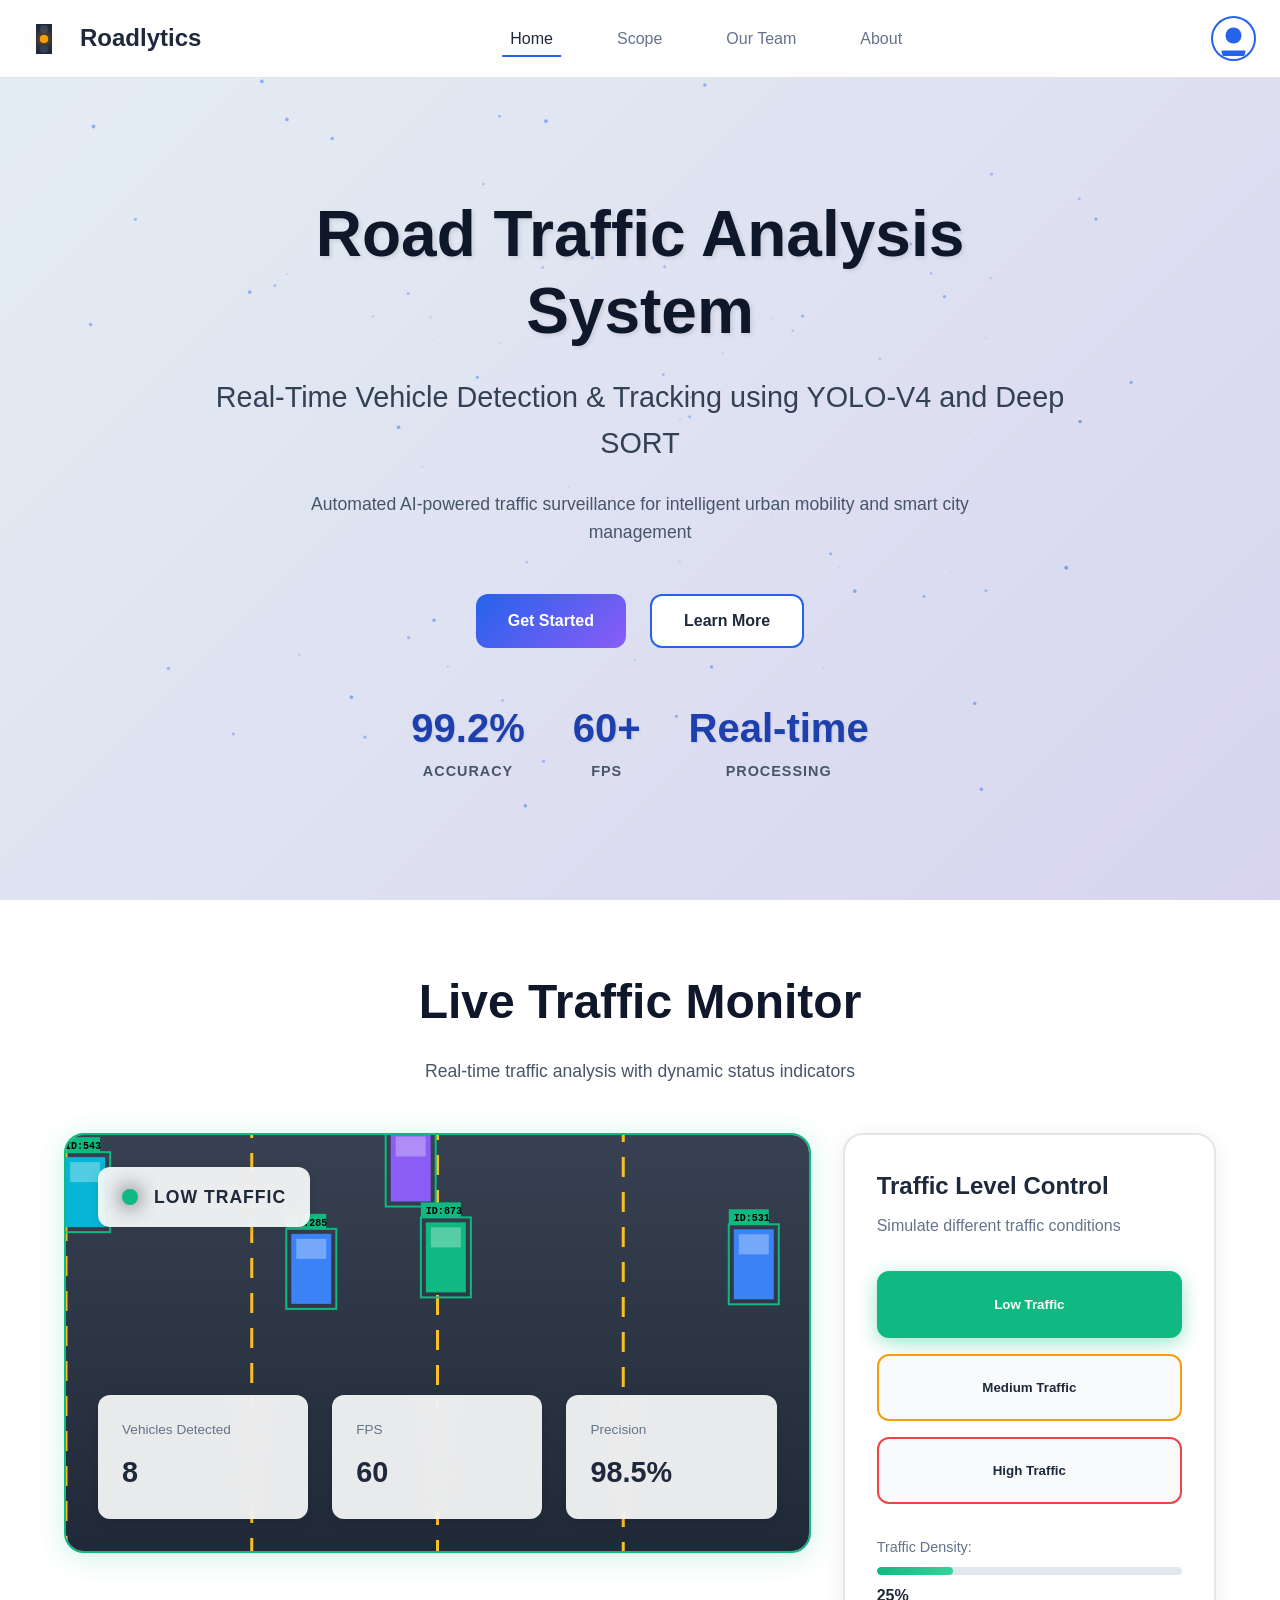
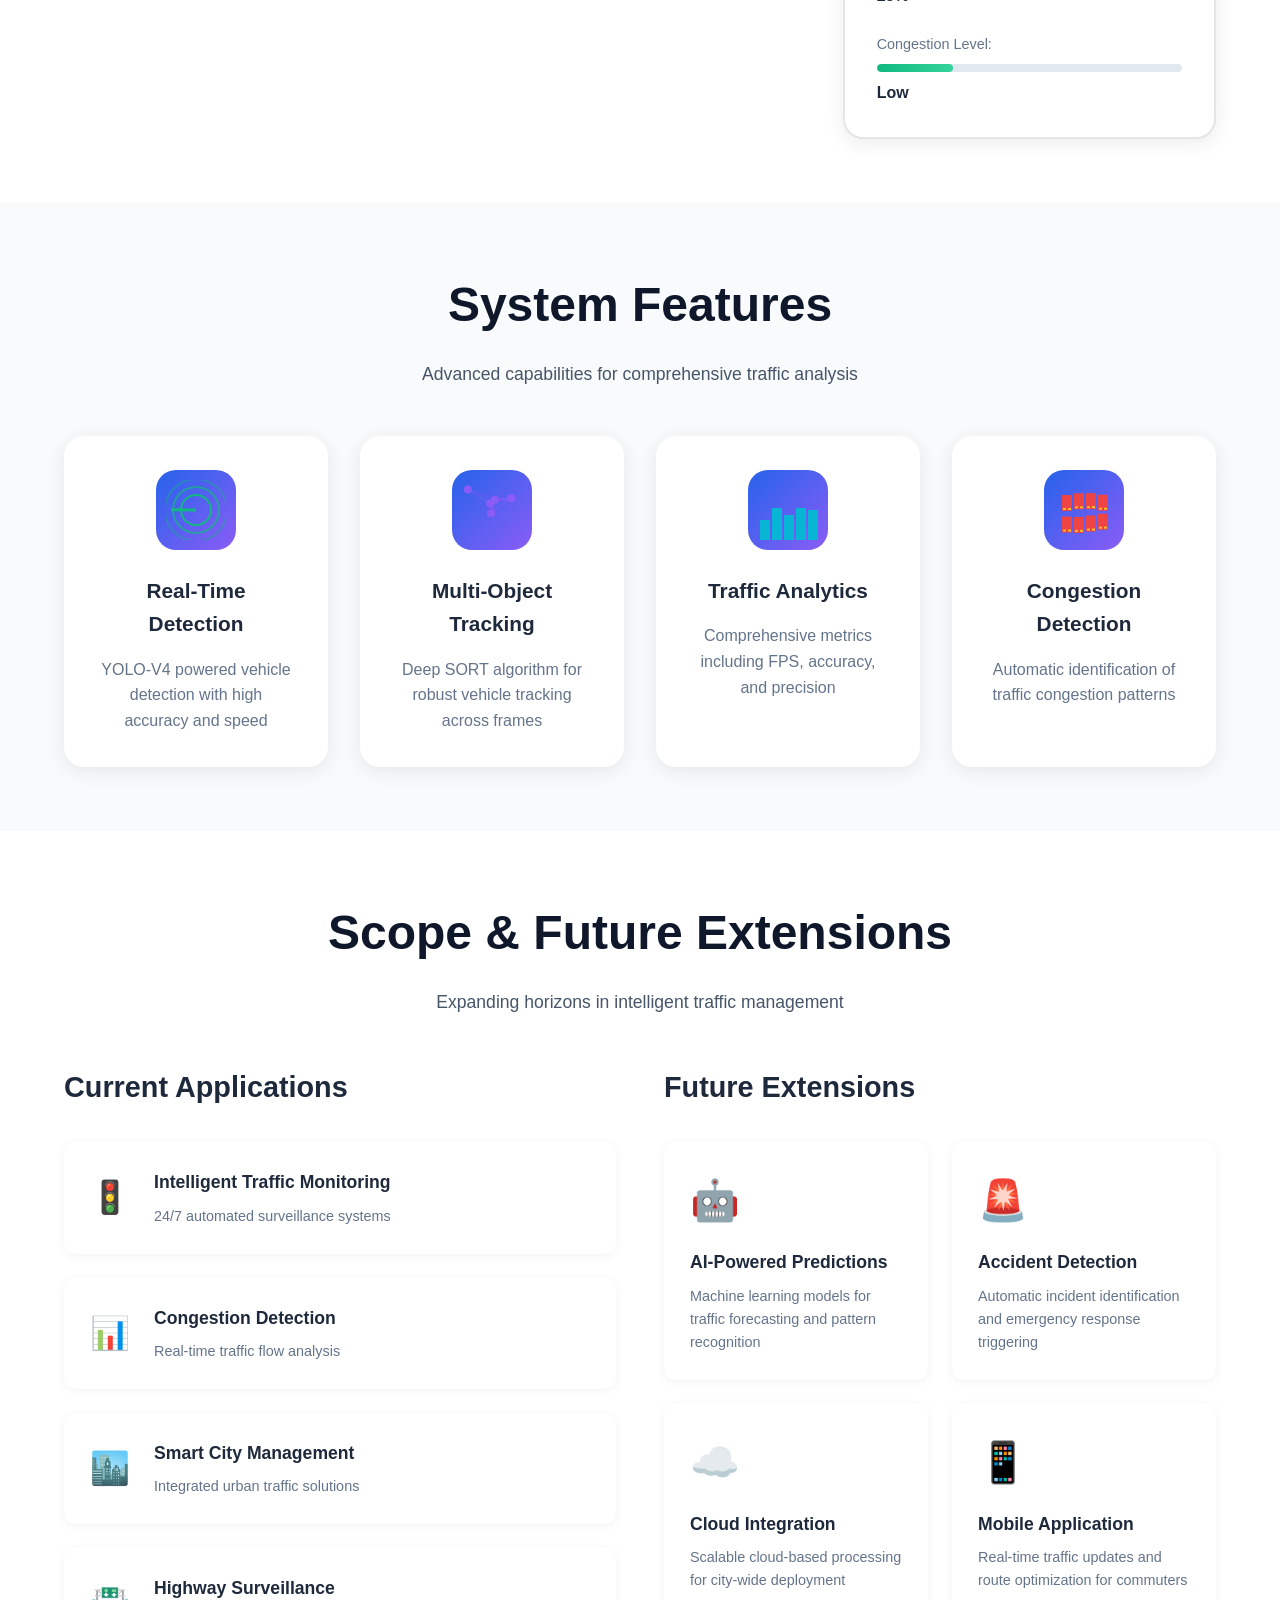
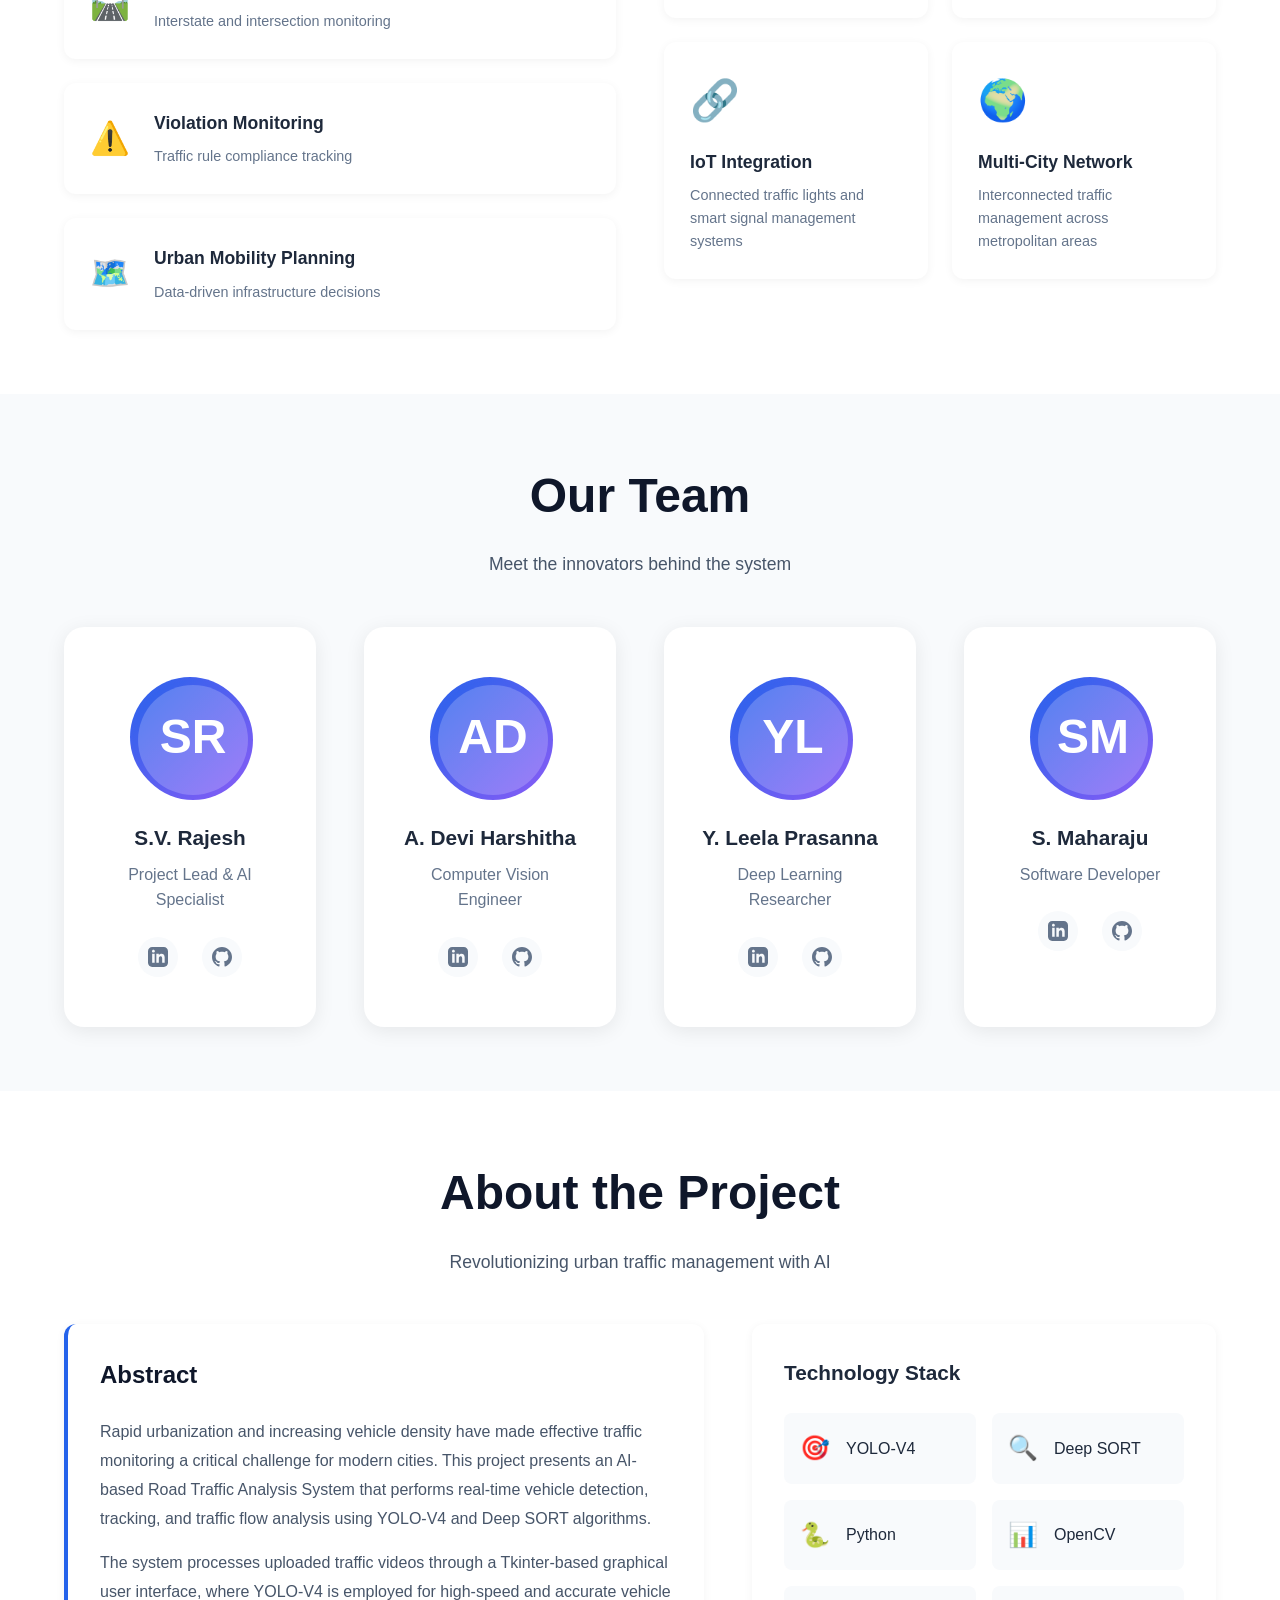
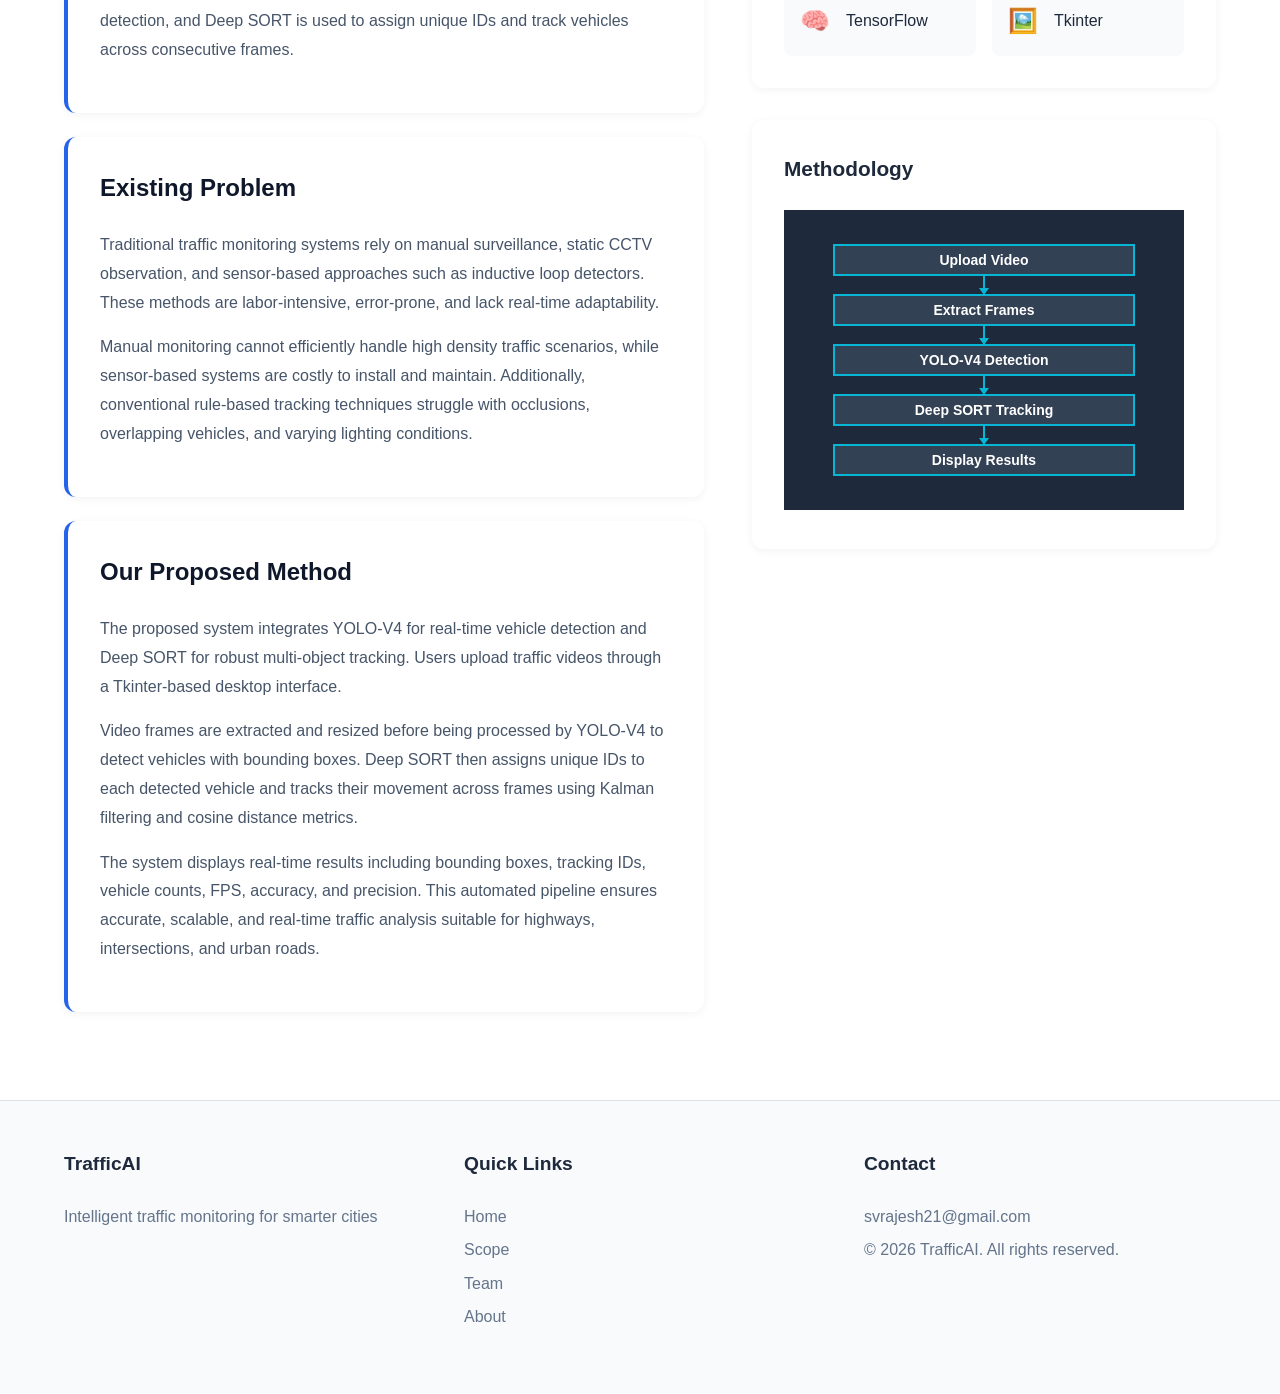
==== index.html @ 407943da "Add files via upload" ====
<!DOCTYPE html>
<html lang="en">
<head>
    <meta charset="UTF-8">
    <meta name="viewport" content="width=device-width, initial-scale=1.0">
    <title>Road Traffic Analysis System | YOLO-V4 & Deep SORT</title>
    <link rel="stylesheet" href="styles.css">
</head>
<body>
    <!-- Navigation Bar -->
    <nav class="navbar" id="navbar">
        <div class="nav-container">
            <div class="nav-logo">
                <div class="logo-icon">
                    <canvas id="logoCanvas" width="40" height="40"></canvas>
                </div>
                <span class="logo-text">Roadlytics</span>
            </div>
            
            <ul class="nav-menu" id="navMenu">
                <li class="nav-item"><a href="#home" class="nav-link active">Home</a></li>
                <li class="nav-item"><a href="#scope" class="nav-link">Scope</a></li>
                <li class="nav-item"><a href="#team" class="nav-link">Our Team</a></li>
                <li class="nav-item"><a href="#about" class="nav-link">About</a></li>
            </ul>

            <div class="nav-actions">
                <div class="profile-menu">
                    <button class="profile-btn" id="profileBtn">
                        <canvas id="profileCanvas" width="35" height="35"></canvas>
                    </button>
                    <div class="dropdown-menu" id="dropdownMenu">
                        <div class="dropdown-item profile-info hidden" id="profileInfo">
                            <div class="user-avatar"></div>
                            <span id="userName">Guest User</span>
                        </div>
                        <div class="dropdown-divider hidden" id="divider1"></div>
                        <div class="dropdown-item login-item" id="loginBtn">
                            <svg width="16" height="16" viewBox="0 0 16 16" fill="currentColor">
                                <path d="M8 8a3 3 0 1 0 0-6 3 3 0 0 0 0 6zm2-3a2 2 0 1 1-4 0 2 2 0 0 1 4 0zm4 8c0 1-1 1-1 1H3s-1 0-1-1 1-4 6-4 6 3 6 4zm-1-.004c-.001-.246-.154-.986-.832-1.664C11.516 10.68 10.289 10 8 10c-2.29 0-3.516.68-4.168 1.332-.678.678-.83 1.418-.832 1.664h10z"/>
                            </svg>
                            <span>Login</span>
                        </div>
                        <div class="dropdown-item signup-item" id="signupBtn">
                            <svg width="16" height="16" viewBox="0 0 16 16" fill="currentColor">
                                <path d="M8 15A7 7 0 1 1 8 1a7 7 0 0 1 0 14zm0 1A8 8 0 1 0 8 0a8 8 0 0 0 0 16z"/>
                                <path d="M8 4a.5.5 0 0 1 .5.5v3h3a.5.5 0 0 1 0 1h-3v3a.5.5 0 0 1-1 0v-3h-3a.5.5 0 0 1 0-1h3v-3A.5.5 0 0 1 8 4z"/>
                            </svg>
                            <span>Sign Up</span>
                        </div>
                        <div class="dropdown-divider hidden" id="divider2"></div>
                        <div class="dropdown-item signout-item hidden" id="signoutBtn">
                            <svg width="16" height="16" viewBox="0 0 16 16" fill="currentColor">
                                <path fill-rule="evenodd" d="M10 12.5a.5.5 0 0 1-.5.5h-8a.5.5 0 0 1-.5-.5v-9a.5.5 0 0 1 .5-.5h8a.5.5 0 0 1 .5.5v2a.5.5 0 0 0 1 0v-2A1.5 1.5 0 0 0 9.5 2h-8A1.5 1.5 0 0 0 0 3.5v9A1.5 1.5 0 0 0 1.5 14h8a1.5 1.5 0 0 0 1.5-1.5v-2a.5.5 0 0 0-1 0v2z"/>
                                <path fill-rule="evenodd" d="M15.854 8.354a.5.5 0 0 0 0-.708l-3-3a.5.5 0 0 0-.708.708L14.293 7.5H5.5a.5.5 0 0 0 0 1h8.793l-2.147 2.146a.5.5 0 0 0 .708.708l3-3z"/>
                            </svg>
                            <span>Sign Out</span>
                        </div>
                    </div>
                </div>
                <div class="hamburger" id="hamburger">
                    <span></span>
                    <span></span>
                    <span></span>
                </div>
            </div>
        </div>
    </nav>

    <!-- Hero Section -->
    <section id="home" class="hero-section">
        <div class="hero-background">
            <canvas id="heroCanvas"></canvas>
        </div>
        <div class="hero-content">
            <div class="hero-text">
                <h1 class="hero-title">Road Traffic Analysis System</h1>
                <p class="hero-subtitle">Real-Time Vehicle Detection & Tracking using YOLO-V4 and Deep SORT</p>
                <p class="hero-description">
                    Automated AI-powered traffic surveillance for intelligent urban mobility and smart city management
                </p>
                <div class="hero-buttons">
                    <button class="btn btn-primary" id="getDemoBtn">Get Started</button>
                    <button class="btn btn-secondary" id="learnMoreBtn">Learn More</button>
                </div>
                <div class="hero-stats">
                    <div class="stat-item">
                        <span class="stat-number">99.2%</span>
                        <span class="stat-label">Accuracy</span>
                    </div>
                    <div class="stat-item">
                        <span class="stat-number">60+</span>
                        <span class="stat-label">FPS</span>
                    </div>
                    <div class="stat-item">
                        <span class="stat-number">Real-time</span>
                        <span class="stat-label">Processing</span>
                    </div>
                </div>
            </div>
        </div>
    </section>

    <!-- Traffic Monitor Section (Dynamic UI) -->
    <section class="traffic-monitor-section" id="trafficMonitor">
        <div class="container">
            <h2 class="section-title">Live Traffic Monitor</h2>
            <p class="section-subtitle">Real-time traffic analysis with dynamic status indicators</p>
            
            <div class="monitor-container" id="monitorContainer">
                <div class="monitor-display">
                    <canvas id="trafficCanvas"></canvas>
                    <div class="monitor-overlay">
                        <div class="traffic-status" id="trafficStatus">
                            <div class="status-indicator" id="statusIndicator"></div>
                            <span class="status-text" id="statusText">LOW TRAFFIC</span>
                        </div>
                        <div class="monitor-stats">
                            <div class="monitor-stat">
                                <span class="monitor-stat-label">Vehicles Detected</span>
                                <span class="monitor-stat-value" id="vehicleCount">12</span>
                            </div>
                            <div class="monitor-stat">
                                <span class="monitor-stat-label">FPS</span>
                                <span class="monitor-stat-value" id="fpsCount">60</span>
                            </div>
                            <div class="monitor-stat">
                                <span class="monitor-stat-label">Precision</span>
                                <span class="monitor-stat-value" id="precisionValue">98.5%</span>
                            </div>
                        </div>
                    </div>
                </div>
                
                <div class="control-panel">
                    <h3>Traffic Level Control</h3>
                    <p>Simulate different traffic conditions</p>
                    <div class="traffic-buttons">
                        <button class="traffic-btn low-btn active" data-level="low">Low Traffic</button>
                        <button class="traffic-btn medium-btn" data-level="medium">Medium Traffic</button>
                        <button class="traffic-btn high-btn" data-level="high">High Traffic</button>
                    </div>
                    
                    <div class="traffic-metrics">
                        <div class="metric-row">
                            <span class="metric-label">Traffic Density:</span>
                            <div class="metric-bar">
                                <div class="metric-fill" id="densityBar" style="width: 25%;"></div>
                            </div>
                            <span class="metric-value" id="densityValue">25%</span>
                        </div>
                        <div class="metric-row">
                            <span class="metric-label">Congestion Level:</span>
                            <div class="metric-bar">
                                <div class="metric-fill" id="congestionBar" style="width: 25%;"></div>
                            </div>
                            <span class="metric-value" id="congestionValue">Low</span>
                        </div>
                    </div>
                </div>
            </div>
        </div>
    </section>

    <!-- Features Section -->
    <section class="features-section">
        <div class="container">
            <h2 class="section-title">System Features</h2>
            <p class="section-subtitle">Advanced capabilities for comprehensive traffic analysis</p>
            
            <div class="features-grid">
                <div class="feature-card">
                    <div class="feature-icon">
                        <canvas class="feature-canvas" data-type="detection" width="60" height="60"></canvas>
                    </div>
                    <h3>Real-Time Detection</h3>
                    <p>YOLO-V4 powered vehicle detection with high accuracy and speed</p>
                </div>
                
                <div class="feature-card">
                    <div class="feature-icon">
                        <canvas class="feature-canvas" data-type="tracking" width="60" height="60"></canvas>
                    </div>
                    <h3>Multi-Object Tracking</h3>
                    <p>Deep SORT algorithm for robust vehicle tracking across frames</p>
                </div>
                
                <div class="feature-card">
                    <div class="feature-icon">
                        <canvas class="feature-canvas" data-type="analytics" width="60" height="60"></canvas>
                    </div>
                    <h3>Traffic Analytics</h3>
                    <p>Comprehensive metrics including FPS, accuracy, and precision</p>
                </div>
                
                <div class="feature-card">
                    <div class="feature-icon">
                        <canvas class="feature-canvas" data-type="congestion" width="60" height="60"></canvas>
                    </div>
                    <h3>Congestion Detection</h3>
                    <p>Automatic identification of traffic congestion patterns</p>
                </div>
            </div>
        </div>
    </section>

    <!-- Scope Section -->
    <section id="scope" class="scope-section">
        <div class="container">
            <h2 class="section-title">Scope & Future Extensions</h2>
            <p class="section-subtitle">Expanding horizons in intelligent traffic management</p>
            
            <div class="scope-content">
                <div class="scope-current">
                    <h3>Current Applications</h3>
                    <div class="application-list">
                        <div class="application-item">
                            <div class="app-icon">🚦</div>
                            <div class="app-content">
                                <h4>Intelligent Traffic Monitoring</h4>
                                <p>24/7 automated surveillance systems</p>
                            </div>
                        </div>
                        <div class="application-item">
                            <div class="app-icon">📊</div>
                            <div class="app-content">
                                <h4>Congestion Detection</h4>
                                <p>Real-time traffic flow analysis</p>
                            </div>
                        </div>
                        <div class="application-item">
                            <div class="app-icon">🏙️</div>
                            <div class="app-content">
                                <h4>Smart City Management</h4>
                                <p>Integrated urban traffic solutions</p>
                            </div>
                        </div>
                        <div class="application-item">
                            <div class="app-icon">🛣️</div>
                            <div class="app-content">
                                <h4>Highway Surveillance</h4>
                                <p>Interstate and intersection monitoring</p>
                            </div>
                        </div>
                        <div class="application-item">
                            <div class="app-icon">⚠️</div>
                            <div class="app-content">
                                <h4>Violation Monitoring</h4>
                                <p>Traffic rule compliance tracking</p>
                            </div>
                        </div>
                        <div class="application-item">
                            <div class="app-icon">🗺️</div>
                            <div class="app-content">
                                <h4>Urban Mobility Planning</h4>
                                <p>Data-driven infrastructure decisions</p>
                            </div>
                        </div>
                    </div>
                </div>
                
                <div class="scope-future">
                    <h3>Future Extensions</h3>
                    <div class="future-grid">
                        <div class="future-card">
                            <div class="future-icon">🤖</div>
                            <h4>AI-Powered Predictions</h4>
                            <p>Machine learning models for traffic forecasting and pattern recognition</p>
                        </div>
                        <div class="future-card">
                            <div class="future-icon">🚨</div>
                            <h4>Accident Detection</h4>
                            <p>Automatic incident identification and emergency response triggering</p>
                        </div>
                        <div class="future-card">
                            <div class="future-icon">☁️</div>
                            <h4>Cloud Integration</h4>
                            <p>Scalable cloud-based processing for city-wide deployment</p>
                        </div>
                        <div class="future-card">
                            <div class="future-icon">📱</div>
                            <h4>Mobile Application</h4>
                            <p>Real-time traffic updates and route optimization for commuters</p>
                        </div>
                        <div class="future-card">
                            <div class="future-icon">🔗</div>
                            <h4>IoT Integration</h4>
                            <p>Connected traffic lights and smart signal management systems</p>
                        </div>
                        <div class="future-card">
                            <div class="future-icon">🌍</div>
                            <h4>Multi-City Network</h4>
                            <p>Interconnected traffic management across metropolitan areas</p>
                        </div>
                    </div>
                </div>
            </div>
        </div>
    </section>

    <!-- Team Section -->
    <section id="team" class="team-section">
        <div class="container">
            <h2 class="section-title">Our Team</h2>
            <p class="section-subtitle">Meet the innovators behind the system</p>
            
            <div class="team-grid">
                <div class="team-card">
                    <div class="team-avatar">
                        <canvas class="avatar-canvas" data-name="S.V. Rajesh" width="120" height="120"></canvas>
                    </div>
                    <h3 class="team-name">S.V. Rajesh</h3>
                    <p class="team-role">Project Lead & AI Specialist</p>
                    <div class="team-social">
                        <a href="#" class="social-link">
                            <svg width="20" height="20" viewBox="0 0 24 24" fill="currentColor">
                                <path d="M19 0h-14c-2.761 0-5 2.239-5 5v14c0 2.761 2.239 5 5 5h14c2.762 0 5-2.239 5-5v-14c0-2.761-2.238-5-5-5zm-11 19h-3v-11h3v11zm-1.5-12.268c-.966 0-1.75-.79-1.75-1.764s.784-1.764 1.75-1.764 1.75.79 1.75 1.764-.783 1.764-1.75 1.764zm13.5 12.268h-3v-5.604c0-3.368-4-3.113-4 0v5.604h-3v-11h3v1.765c1.396-2.586 7-2.777 7 2.476v6.759z"/>
                            </svg>
                        </a>
                        <a href="#" class="social-link">
                            <svg width="20" height="20" viewBox="0 0 24 24" fill="currentColor">
                                <path d="M12 0c-6.626 0-12 5.373-12 12 0 5.302 3.438 9.8 8.207 11.387.599.111.793-.261.793-.577v-2.234c-3.338.726-4.033-1.416-4.033-1.416-.546-1.387-1.333-1.756-1.333-1.756-1.089-.745.083-.729.083-.729 1.205.084 1.839 1.237 1.839 1.237 1.07 1.834 2.807 1.304 3.492.997.107-.775.418-1.305.762-1.604-2.665-.305-5.467-1.334-5.467-5.931 0-1.311.469-2.381 1.236-3.221-.124-.303-.535-1.524.117-3.176 0 0 1.008-.322 3.301 1.23.957-.266 1.983-.399 3.003-.404 1.02.005 2.047.138 3.006.404 2.291-1.552 3.297-1.23 3.297-1.23.653 1.653.242 2.874.118 3.176.77.84 1.235 1.911 1.235 3.221 0 4.609-2.807 5.624-5.479 5.921.43.372.823 1.102.823 2.222v3.293c0 .319.192.694.801.576 4.765-1.589 8.199-6.086 8.199-11.386 0-6.627-5.373-12-12-12z"/>
                            </svg>
                        </a>
                    </div>
                </div>
                
                <div class="team-card">
                    <div class="team-avatar">
                        <canvas class="avatar-canvas" data-name="A. DEVI HARSHITHA" width="120" height="120"></canvas>
                    </div>
                    <h3 class="team-name">A. Devi Harshitha</h3>
                    <p class="team-role">Computer Vision Engineer</p>
                    <div class="team-social">
                        <a href="#" class="social-link">
                            <svg width="20" height="20" viewBox="0 0 24 24" fill="currentColor">
                                <path d="M19 0h-14c-2.761 0-5 2.239-5 5v14c0 2.761 2.239 5 5 5h14c2.762 0 5-2.239 5-5v-14c0-2.761-2.238-5-5-5zm-11 19h-3v-11h3v11zm-1.5-12.268c-.966 0-1.75-.79-1.75-1.764s.784-1.764 1.75-1.764 1.75.79 1.75 1.764-.783 1.764-1.75 1.764zm13.5 12.268h-3v-5.604c0-3.368-4-3.113-4 0v5.604h-3v-11h3v1.765c1.396-2.586 7-2.777 7 2.476v6.759z"/>
                            </svg>
                        </a>
                        <a href="#" class="social-link">
                            <svg width="20" height="20" viewBox="0 0 24 24" fill="currentColor">
                                <path d="M12 0c-6.626 0-12 5.373-12 12 0 5.302 3.438 9.8 8.207 11.387.599.111.793-.261.793-.577v-2.234c-3.338.726-4.033-1.416-4.033-1.416-.546-1.387-1.333-1.756-1.333-1.756-1.089-.745.083-.729.083-.729 1.205.084 1.839 1.237 1.839 1.237 1.07 1.834 2.807 1.304 3.492.997.107-.775.418-1.305.762-1.604-2.665-.305-5.467-1.334-5.467-5.931 0-1.311.469-2.381 1.236-3.221-.124-.303-.535-1.524.117-3.176 0 0 1.008-.322 3.301 1.23.957-.266 1.983-.399 3.003-.404 1.02.005 2.047.138 3.006.404 2.291-1.552 3.297-1.23 3.297-1.23.653 1.653.242 2.874.118 3.176.77.84 1.235 1.911 1.235 3.221 0 4.609-2.807 5.624-5.479 5.921.43.372.823 1.102.823 2.222v3.293c0 .319.192.694.801.576 4.765-1.589 8.199-6.086 8.199-11.386 0-6.627-5.373-12-12-12z"/>
                            </svg>
                        </a>
                    </div>
                </div>
                
                <div class="team-card">
                    <div class="team-avatar">
                        <canvas class="avatar-canvas" data-name="Y. LEELA PRASANNA" width="120" height="120"></canvas>
                    </div>
                    <h3 class="team-name">Y. Leela Prasanna</h3>
                    <p class="team-role">Deep Learning Researcher</p>
                    <div class="team-social">
                        <a href="#" class="social-link">
                            <svg width="20" height="20" viewBox="0 0 24 24" fill="currentColor">
                                <path d="M19 0h-14c-2.761 0-5 2.239-5 5v14c0 2.761 2.239 5 5 5h14c2.762 0 5-2.239 5-5v-14c0-2.761-2.238-5-5-5zm-11 19h-3v-11h3v11zm-1.5-12.268c-.966 0-1.75-.79-1.75-1.764s.784-1.764 1.75-1.764 1.75.79 1.75 1.764-.783 1.764-1.75 1.764zm13.5 12.268h-3v-5.604c0-3.368-4-3.113-4 0v5.604h-3v-11h3v1.765c1.396-2.586 7-2.777 7 2.476v6.759z"/>
                            </svg>
                        </a>
                        <a href="#" class="social-link">
                            <svg width="20" height="20" viewBox="0 0 24 24" fill="currentColor">
                                <path d="M12 0c-6.626 0-12 5.373-12 12 0 5.302 3.438 9.8 8.207 11.387.599.111.793-.261.793-.577v-2.234c-3.338.726-4.033-1.416-4.033-1.416-.546-1.387-1.333-1.756-1.333-1.756-1.089-.745.083-.729.083-.729 1.205.084 1.839 1.237 1.839 1.237 1.07 1.834 2.807 1.304 3.492.997.107-.775.418-1.305.762-1.604-2.665-.305-5.467-1.334-5.467-5.931 0-1.311.469-2.381 1.236-3.221-.124-.303-.535-1.524.117-3.176 0 0 1.008-.322 3.301 1.23.957-.266 1.983-.399 3.003-.404 1.02.005 2.047.138 3.006.404 2.291-1.552 3.297-1.23 3.297-1.23.653 1.653.242 2.874.118 3.176.77.84 1.235 1.911 1.235 3.221 0 4.609-2.807 5.624-5.479 5.921.43.372.823 1.102.823 2.222v3.293c0 .319.192.694.801.576 4.765-1.589 8.199-6.086 8.199-11.386 0-6.627-5.373-12-12-12z"/>
                            </svg>
                        </a>
                    </div>
                </div>
                
                <div class="team-card">
                    <div class="team-avatar">
                        <canvas class="avatar-canvas" data-name="S. MAHARAJU" width="120" height="120"></canvas>
                    </div>
                    <h3 class="team-name">S. Maharaju</h3>
                    <p class="team-role">Software Developer</p>
                    <div class="team-social">
                        <a href="#" class="social-link">
                            <svg width="20" height="20" viewBox="0 0 24 24" fill="currentColor">
                                <path d="M19 0h-14c-2.761 0-5 2.239-5 5v14c0 2.761 2.239 5 5 5h14c2.762 0 5-2.239 5-5v-14c0-2.761-2.238-5-5-5zm-11 19h-3v-11h3v11zm-1.5-12.268c-.966 0-1.75-.79-1.75-1.764s.784-1.764 1.75-1.764 1.75.79 1.75 1.764-.783 1.764-1.75 1.764zm13.5 12.268h-3v-5.604c0-3.368-4-3.113-4 0v5.604h-3v-11h3v1.765c1.396-2.586 7-2.777 7 2.476v6.759z"/>
                            </svg>
                        </a>
                        <a href="#" class="social-link">
                            <svg width="20" height="20" viewBox="0 0 24 24" fill="currentColor">
                                <path d="M12 0c-6.626 0-12 5.373-12 12 0 5.302 3.438 9.8 8.207 11.387.599.111.793-.261.793-.577v-2.234c-3.338.726-4.033-1.416-4.033-1.416-.546-1.387-1.333-1.756-1.333-1.756-1.089-.745.083-.729.083-.729 1.205.084 1.839 1.237 1.839 1.237 1.07 1.834 2.807 1.304 3.492.997.107-.775.418-1.305.762-1.604-2.665-.305-5.467-1.334-5.467-5.931 0-1.311.469-2.381 1.236-3.221-.124-.303-.535-1.524.117-3.176 0 0 1.008-.322 3.301 1.23.957-.266 1.983-.399 3.003-.404 1.02.005 2.047.138 3.006.404 2.291-1.552 3.297-1.23 3.297-1.23.653 1.653.242 2.874.118 3.176.77.84 1.235 1.911 1.235 3.221 0 4.609-2.807 5.624-5.479 5.921.43.372.823 1.102.823 2.222v3.293c0 .319.192.694.801.576 4.765-1.589 8.199-6.086 8.199-11.386 0-6.627-5.373-12-12-12z"/>
                            </svg>
                        </a>
                    </div>
                </div>
            </div>
        </div>
    </section>

    <!-- About Section -->
    <section id="about" class="about-section">
        <div class="container">
            <h2 class="section-title">About the Project</h2>
            <p class="section-subtitle">Revolutionizing urban traffic management with AI</p>
            
            <div class="about-content">
                <div class="about-text">
                    <div class="about-block">
                        <h3>Abstract</h3>
                        <p>Rapid urbanization and increasing vehicle density have made effective traffic monitoring a critical challenge for modern cities. This project presents an AI-based Road Traffic Analysis System that performs real-time vehicle detection, tracking, and traffic flow analysis using YOLO-V4 and Deep SORT algorithms.</p>
                        <p>The system processes uploaded traffic videos through a Tkinter-based graphical user interface, where YOLO-V4 is employed for high-speed and accurate vehicle detection, and Deep SORT is used to assign unique IDs and track vehicles across consecutive frames.</p>
                    </div>
                    
                    <div class="about-block">
                        <h3>Existing Problem</h3>
                        <p>Traditional traffic monitoring systems rely on manual surveillance, static CCTV observation, and sensor-based approaches such as inductive loop detectors. These methods are labor-intensive, error-prone, and lack real-time adaptability.</p>
                        <p>Manual monitoring cannot efficiently handle high density traffic scenarios, while sensor-based systems are costly to install and maintain. Additionally, conventional rule-based tracking techniques struggle with occlusions, overlapping vehicles, and varying lighting conditions.</p>
                    </div>
                    
                    <div class="about-block">
                        <h3>Our Proposed Method</h3>
                        <p>The proposed system integrates YOLO-V4 for real-time vehicle detection and Deep SORT for robust multi-object tracking. Users upload traffic videos through a Tkinter-based desktop interface.</p>
                        <p>Video frames are extracted and resized before being processed by YOLO-V4 to detect vehicles with bounding boxes. Deep SORT then assigns unique IDs to each detected vehicle and tracks their movement across frames using Kalman filtering and cosine distance metrics.</p>
                        <p>The system displays real-time results including bounding boxes, tracking IDs, vehicle counts, FPS, accuracy, and precision. This automated pipeline ensures accurate, scalable, and real-time traffic analysis suitable for highways, intersections, and urban roads.</p>
                    </div>
                </div>
                
                <div class="about-visual">
                    <div class="tech-stack">
                        <h3>Technology Stack</h3>
                        <div class="tech-items">
                            <div class="tech-item">
                                <div class="tech-icon">🎯</div>
                                <span>YOLO-V4</span>
                            </div>
                            <div class="tech-item">
                                <div class="tech-icon">🔍</div>
                                <span>Deep SORT</span>
                            </div>
                            <div class="tech-item">
                                <div class="tech-icon">🐍</div>
                                <span>Python</span>
                            </div>
                            <div class="tech-item">
                                <div class="tech-icon">📊</div>
                                <span>OpenCV</span>
                            </div>
                            <div class="tech-item">
                                <div class="tech-icon">🧠</div>
                                <span>TensorFlow</span>
                            </div>
                            <div class="tech-item">
                                <div class="tech-icon">🖼️</div>
                                <span>Tkinter</span>
                            </div>
                        </div>
                    </div>
                    
                    <div class="methodology">
                        <h3>Methodology</h3>
                        <canvas id="methodologyCanvas" width="400" height="300"></canvas>
                    </div>
                </div>
            </div>
        </div>
    </section>

    <!-- Footer -->
    <footer class="footer">
        <div class="container">
            <div class="footer-content">
                <div class="footer-section">
                    <h4>TrafficAI</h4>
                    <p>Intelligent traffic monitoring for smarter cities</p>
                </div>
                <div class="footer-section">
                    <h4>Quick Links</h4>
                    <ul>
                        <li><a href="#home">Home</a></li>
                        <li><a href="#scope">Scope</a></li>
                        <li><a href="#team">Team</a></li>
                        <li><a href="#about">About</a></li>
                    </ul>
                </div>
                <div class="footer-section">
                    <h4>Contact</h4>
                    <p>svrajesh21@gmail.com</p>
                    <p>© 2026 TrafficAI. All rights reserved.</p>
                </div>
            </div>
        </div>
    </footer>

    <!-- Login Modal -->
    <div class="modal" id="loginModal">
        <div class="modal-content">
            <span class="modal-close" id="loginClose">&times;</span>
            <h2>Login</h2>
            <form id="loginForm">
                <div class="form-group">
                    <label>Email</label>
                    <input type="email" id="loginEmail" required>
                </div>
                <div class="form-group">
                    <label>Password</label>
                    <input type="password" id="loginPassword" required>
                </div>
                <button type="submit" class="btn btn-primary">Login</button>
            </form>
        </div>
    </div>

    <!-- Signup Modal -->
    <div class="modal" id="signupModal">
        <div class="modal-content">
            <span class="modal-close" id="signupClose">&times;</span>
            <h2>Sign Up</h2>
            <form id="signupForm">
                <div class="form-group">
                    <label>Name</label>
                    <input type="text" id="signupName" required>
                </div>
                <div class="form-group">
                    <label>Email</label>
                    <input type="email" id="signupEmail" required>
                </div>
                <div class="form-group">
                    <label>Password</label>
                    <input type="password" id="signupPassword" required>
                </div>
                <button type="submit" class="btn btn-primary">Sign Up</button>
            </form>
        </div>
    </div>

    <script src="script.js"></script>
</body>
</html>
---- styles.css ----
/* ============================================
   TRAFFIC AI - CSS STYLES
   Dynamic UI with Traffic-based Color Themes
   LIGHT THEME VERSION
   ============================================ */

/* Root Variables */
:root {
    /* Colors */
    --primary-color: #2563eb;
    --secondary-color: #8b5cf6;
    --accent-color: #06b6d4;
    --dark-bg: #ffffff;
    --darker-bg: #f8fafc;
    --light-bg: #f8fafc;
    --text-primary: #1e293b;
    --text-secondary: #64748b;
    --text-dark: #1e293b;
    
    /* Traffic Status Colors */
    --low-traffic: #10b981;
    --medium-traffic: #f59e0b;
    --high-traffic: #ef4444;
    
    /* Spacing */
    --spacing-xs: 0.5rem;
    --spacing-sm: 1rem;
    --spacing-md: 1.5rem;
    --spacing-lg: 2rem;
    --spacing-xl: 3rem;
    --spacing-2xl: 4rem;
    
    /* Transitions */
    --transition-fast: 0.2s ease;
    --transition-normal: 0.3s ease;
    --transition-slow: 0.5s ease;
}

/* Reset & Base Styles */
* {
    margin: 0;
    padding: 0;
    box-sizing: border-box;
}

html {
    scroll-behavior: smooth;
}

body {
    font-family: 'Segoe UI', Tahoma, Geneva, Verdana, sans-serif;
    background-color: var(--darker-bg);
    color: var(--text-primary);
    line-height: 1.6;
    overflow-x: hidden;
}

.container {
    max-width: 1200px;
    margin: 0 auto;
    padding: 0 var(--spacing-md);
}

/* ============================================
   NAVIGATION BAR
   ============================================ */

.navbar {
    position: fixed;
    top: 0;
    left: 0;
    right: 0;
    background: rgba(255, 255, 255, 0.95);
    backdrop-filter: blur(10px);
    z-index: 1000;
    border-bottom: 1px solid rgba(0, 0, 0, 0.1);
    transition: var(--transition-normal);
}

.navbar.scrolled {
    box-shadow: 0 4px 20px rgba(0, 0, 0, 0.1);
}

.nav-container {
    max-width: 1400px;
    margin: 0 auto;
    display: flex;
    justify-content: space-between;
    align-items: center;
    padding: var(--spacing-sm) var(--spacing-md);
}

.nav-logo {
    display: flex;
    align-items: center;
    gap: var(--spacing-sm);
    font-size: 1.5rem;
    font-weight: 700;
    color: var(--text-primary);
    cursor: pointer;
}

.logo-icon {
    display: flex;
    align-items: center;
    justify-content: center;
}

.nav-menu {
    display: flex;
    list-style: none;
    gap: var(--spacing-lg);
}

.nav-link {
    color: var(--text-secondary);
    text-decoration: none;
    font-weight: 500;
    padding: var(--spacing-xs) var(--spacing-sm);
    border-radius: 8px;
    transition: var(--transition-fast);
    position: relative;
}

.nav-link::after {
    content: '';
    position: absolute;
    bottom: -2px;
    left: 50%;
    width: 0;
    height: 2px;
    background: var(--primary-color);
    transition: var(--transition-fast);
    transform: translateX(-50%);
}

.nav-link:hover,
.nav-link.active {
    color: var(--text-primary);
}

.nav-link:hover::after,
.nav-link.active::after {
    width: 80%;
}

.nav-actions {
    display: flex;
    align-items: center;
    gap: var(--spacing-md);
}

/* Profile Menu */
.profile-menu {
    position: relative;
}

.profile-btn {
    background: transparent;
    border: 2px solid var(--primary-color);
    border-radius: 50%;
    width: 45px;
    height: 45px;
    cursor: pointer;
    transition: var(--transition-fast);
    display: flex;
    align-items: center;
    justify-content: center;
    padding: 0;
}

.profile-btn:hover {
    transform: scale(1.05);
    box-shadow: 0 0 20px rgba(37, 99, 235, 0.4);
}

.dropdown-menu {
    position: absolute;
    top: calc(100% + 10px);
    right: 0;
    background: rgba(255, 255, 255, 0.98);
    backdrop-filter: blur(10px);
    border-radius: 12px;
    min-width: 200px;
    box-shadow: 0 10px 40px rgba(0, 0, 0, 0.15);
    opacity: 0;
    visibility: hidden;
    transform: translateY(-10px);
    transition: var(--transition-normal);
    border: 1px solid rgba(0, 0, 0, 0.1);
}

.dropdown-menu.show {
    opacity: 1;
    visibility: visible;
    transform: translateY(0);
}

.dropdown-item {
    padding: var(--spacing-sm) var(--spacing-md);
    color: var(--text-secondary);
    cursor: pointer;
    transition: var(--transition-fast);
    display: flex;
    align-items: center;
    gap: var(--spacing-sm);
}

.dropdown-item:hover {
    background: rgba(0, 0, 0, 0.05);
    color: var(--text-primary);
}

.dropdown-item svg {
    flex-shrink: 0;
}

.dropdown-divider {
    height: 1px;
    background: rgba(0, 0, 0, 0.1);
    margin: var(--spacing-xs) 0;
}

.profile-info {
    padding: var(--spacing-md);
    border-bottom: 1px solid rgba(0, 0, 0, 0.1);
    display: flex;
    align-items: center;
    gap: var(--spacing-sm);
}

.user-avatar {
    width: 35px;
    height: 35px;
    border-radius: 50%;
    background: linear-gradient(135deg, var(--primary-color), var(--secondary-color));
}

.hidden {
    display: none !important;
}

/* Hamburger Menu */
.hamburger {
    display: none;
    flex-direction: column;
    gap: 5px;
    cursor: pointer;
}

.hamburger span {
    width: 25px;
    height: 3px;
    background: var(--text-primary);
    border-radius: 2px;
    transition: var(--transition-fast);
}

/* ============================================
   HERO SECTION
   ============================================ */

.hero-section {
    position: relative;
    min-height: 100vh;
    display: flex;
    align-items: center;
    justify-content: center;
    padding-top: 80px;
    overflow: hidden;
    background: linear-gradient(135deg, #e0f2fe 0%, #ddd6fe 100%);
}

.hero-background {
    position: absolute;
    top: 0;
    left: 0;
    right: 0;
    bottom: 0;
    z-index: 0;
}

.hero-background::after {
    content: '';
    position: absolute;
    top: 0;
    left: 0;
    right: 0;
    bottom: 0;
    background: linear-gradient(135deg, rgba(255, 255, 255, 0.5), rgba(255, 255, 255, 0.3));
}

#heroCanvas {
    width: 100%;
    height: 100%;
}

.hero-content {
    position: relative;
    z-index: 1;
    text-align: center;
    max-width: 900px;
    padding: var(--spacing-xl) var(--spacing-md);
}

.hero-title {
    font-size: clamp(2.5rem, 5vw, 4rem);
    font-weight: 800;
    color: #0f172a;
    margin-bottom: var(--spacing-md);
    line-height: 1.2;
    text-shadow: 2px 2px 4px rgba(0, 0, 0, 0.1);
}

.hero-subtitle {
    font-size: clamp(1.2rem, 2.5vw, 1.8rem);
    color: #334155;
    margin-bottom: var(--spacing-md);
    font-weight: 500;
}

.hero-description {
    font-size: 1.1rem;
    color: #475569;
    margin-bottom: var(--spacing-xl);
    max-width: 700px;
    margin-left: auto;
    margin-right: auto;
}

.hero-buttons {
    display: flex;
    gap: var(--spacing-md);
    justify-content: center;
    margin-bottom: var(--spacing-xl);
    flex-wrap: wrap;
}

.btn {
    padding: 1rem 2rem;
    border-radius: 12px;
    font-size: 1rem;
    font-weight: 600;
    cursor: pointer;
    transition: var(--transition-normal);
    border: none;
    text-decoration: none;
    display: inline-block;
}

.btn-primary {
    background: linear-gradient(135deg, var(--primary-color), var(--secondary-color));
    color: white;
}

.btn-primary:hover {
    transform: translateY(-2px);
    box-shadow: 0 10px 30px rgba(37, 99, 235, 0.4);
}

.btn-secondary {
    background: white;
    color: var(--text-primary);
    border: 2px solid var(--primary-color);
}

.btn-secondary:hover {
    background: var(--primary-color);
    color: white;
    transform: translateY(-2px);
}

.hero-stats {
    display: flex;
    gap: var(--spacing-xl);
    justify-content: center;
    flex-wrap: wrap;
}

.stat-item {
    display: flex;
    flex-direction: column;
    align-items: center;
}

.stat-number {
    font-size: 2.5rem;
    font-weight: 800;
    color: #1e40af;
    text-shadow: 1px 1px 2px rgba(0, 0, 0, 0.1);
}

.stat-label {
    color: #475569;
    font-size: 0.9rem;
    text-transform: uppercase;
    letter-spacing: 1px;
    font-weight: 600;
}

/* ============================================
   TRAFFIC MONITOR SECTION (DYNAMIC UI)
   ============================================ */

.traffic-monitor-section {
    padding: var(--spacing-2xl) 0;
    background: var(--dark-bg);
}

.section-title {
    font-size: clamp(2rem, 4vw, 3rem);
    text-align: center;
    margin-bottom: var(--spacing-sm);
    color: #0f172a;
    font-weight: 800;
}

.section-subtitle {
    text-align: center;
    color: #475569;
    font-size: 1.1rem;
    margin-bottom: var(--spacing-xl);
}

.monitor-container {
    display: grid;
    grid-template-columns: 2fr 1fr;
    gap: var(--spacing-lg);
    margin-top: var(--spacing-xl);
}

.monitor-display {
    position: relative;
    background: #f1f5f9;
    border-radius: 20px;
    overflow: hidden;
    border: 2px solid rgba(0, 0, 0, 0.1);
    aspect-ratio: 16/9;
    box-shadow: 0 4px 20px rgba(0, 0, 0, 0.08);
}

#trafficCanvas {
    width: 100%;
    height: 100%;
    display: block;
}

.monitor-overlay {
    position: absolute;
    top: 0;
    left: 0;
    right: 0;
    bottom: 0;
    padding: var(--spacing-lg);
    display: flex;
    flex-direction: column;
    justify-content: space-between;
    pointer-events: none;
}

.traffic-status {
    display: flex;
    align-items: center;
    gap: var(--spacing-sm);
    background: rgba(255, 255, 255, 0.9);
    backdrop-filter: blur(10px);
    padding: var(--spacing-sm) var(--spacing-md);
    border-radius: 12px;
    align-self: flex-start;
    box-shadow: 0 2px 10px rgba(0, 0, 0, 0.1);
}

.status-indicator {
    width: 16px;
    height: 16px;
    border-radius: 50%;
    background: var(--low-traffic);
    box-shadow: 0 0 20px currentColor;
    animation: pulse 2s ease-in-out infinite;
}

@keyframes pulse {
    0%, 100% { opacity: 1; transform: scale(1); }
    50% { opacity: 0.7; transform: scale(1.1); }
}

.status-text {
    font-weight: 700;
    font-size: 1.1rem;
    letter-spacing: 1px;
    color: var(--text-primary);
}

.monitor-stats {
    display: grid;
    grid-template-columns: repeat(3, 1fr);
    gap: var(--spacing-md);
}

.monitor-stat {
    background: rgba(255, 255, 255, 0.9);
    backdrop-filter: blur(10px);
    padding: var(--spacing-md);
    border-radius: 12px;
    display: flex;
    flex-direction: column;
    gap: var(--spacing-xs);
    box-shadow: 0 2px 10px rgba(0, 0, 0, 0.1);
}

.monitor-stat-label {
    font-size: 0.85rem;
    color: var(--text-secondary);
}

.monitor-stat-value {
    font-size: 1.8rem;
    font-weight: 700;
    color: var(--text-primary);
}

/* Control Panel */
.control-panel {
    background: white;
    border-radius: 20px;
    padding: var(--spacing-lg);
    border: 2px solid rgba(0, 0, 0, 0.1);
    box-shadow: 0 4px 20px rgba(0, 0, 0, 0.08);
}

.control-panel h3 {
    font-size: 1.5rem;
    margin-bottom: var(--spacing-xs);
    color: var(--text-primary);
}

.control-panel > p {
    color: var(--text-secondary);
    margin-bottom: var(--spacing-lg);
}

.traffic-buttons {
    display: flex;
    flex-direction: column;
    gap: var(--spacing-sm);
    margin-bottom: var(--spacing-lg);
}

.traffic-btn {
    padding: var(--spacing-md);
    border-radius: 12px;
    border: 2px solid transparent;
    background: #f8fafc;
    color: var(--text-primary);
    font-weight: 600;
    cursor: pointer;
    transition: var(--transition-fast);
    position: relative;
    overflow: hidden;
}

.traffic-btn::before {
    content: '';
    position: absolute;
    top: 0;
    left: -100%;
    width: 100%;
    height: 100%;
    background: linear-gradient(90deg, transparent, rgba(255, 255, 255, 0.5), transparent);
    transition: var(--transition-slow);
}

.traffic-btn:hover::before {
    left: 100%;
}

.low-btn {
    border-color: var(--low-traffic);
}

.low-btn.active,
.low-btn:hover {
    background: var(--low-traffic);
    color: white;
    box-shadow: 0 5px 20px rgba(16, 185, 129, 0.4);
}

.medium-btn {
    border-color: var(--medium-traffic);
}

.medium-btn.active,
.medium-btn:hover {
    background: var(--medium-traffic);
    color: white;
    box-shadow: 0 5px 20px rgba(245, 158, 11, 0.4);
}

.high-btn {
    border-color: var(--high-traffic);
}

.high-btn.active,
.high-btn:hover {
    background: var(--high-traffic);
    color: white;
    box-shadow: 0 5px 20px rgba(239, 68, 68, 0.4);
}

.traffic-metrics {
    display: flex;
    flex-direction: column;
    gap: var(--spacing-md);
}

.metric-row {
    display: flex;
    flex-direction: column;
    gap: var(--spacing-xs);
}

.metric-label {
    font-size: 0.9rem;
    color: var(--text-secondary);
}

.metric-bar {
    width: 100%;
    height: 8px;
    background: #e2e8f0;
    border-radius: 10px;
    overflow: hidden;
}

.metric-fill {
    height: 100%;
    background: linear-gradient(90deg, var(--primary-color), var(--accent-color));
    border-radius: 10px;
    transition: width var(--transition-slow);
}

.metric-value {
    font-weight: 600;
    color: var(--text-primary);
}

/* Dynamic Color Themes for Traffic Levels */
body.low-traffic .monitor-display {
    border-color: var(--low-traffic);
    box-shadow: 0 4px 30px rgba(16, 185, 129, 0.2);
}

body.low-traffic .status-indicator {
    background: var(--low-traffic);
}

body.low-traffic .metric-fill {
    background: linear-gradient(90deg, var(--low-traffic), #34d399);
}

body.medium-traffic .monitor-display {
    border-color: var(--medium-traffic);
    box-shadow: 0 4px 30px rgba(245, 158, 11, 0.2);
}

body.medium-traffic .status-indicator {
    background: var(--medium-traffic);
}

body.medium-traffic .metric-fill {
    background: linear-gradient(90deg, var(--medium-traffic), #fbbf24);
}

body.high-traffic .monitor-display {
    border-color: var(--high-traffic);
    box-shadow: 0 4px 30px rgba(239, 68, 68, 0.2);
}

body.high-traffic .status-indicator {
    background: var(--high-traffic);
}

body.high-traffic .metric-fill {
    background: linear-gradient(90deg, var(--high-traffic), #f87171);
}

/* ============================================
   FEATURES SECTION
   ============================================ */

.features-section {
    padding: var(--spacing-2xl) 0;
    background: var(--darker-bg);
}

.features-grid {
    display: grid;
    grid-template-columns: repeat(auto-fit, minmax(250px, 1fr));
    gap: var(--spacing-lg);
    margin-top: var(--spacing-xl);
}

.feature-card {
    background: white;
    padding: var(--spacing-lg);
    border-radius: 20px;
    border: 2px solid transparent;
    transition: var(--transition-normal);
    text-align: center;
    box-shadow: 0 4px 20px rgba(0, 0, 0, 0.08);
}

.feature-card:hover {
    border-color: var(--primary-color);
    transform: translateY(-5px);
    box-shadow: 0 10px 40px rgba(37, 99, 235, 0.2);
}

.feature-icon {
    width: 80px;
    height: 80px;
    margin: 0 auto var(--spacing-md);
    background: linear-gradient(135deg, var(--primary-color), var(--secondary-color));
    border-radius: 20px;
    display: flex;
    align-items: center;
    justify-content: center;
}

.feature-card h3 {
    font-size: 1.3rem;
    margin-bottom: var(--spacing-sm);
    color: var(--text-primary);
}

.feature-card p {
    color: var(--text-secondary);
}

/* ============================================
   SCOPE SECTION
   ============================================ */

.scope-section {
    padding: var(--spacing-2xl) 0;
    background: var(--dark-bg);
}

.scope-content {
    display: grid;
    grid-template-columns: 1fr 1fr;
    gap: var(--spacing-xl);
    margin-top: var(--spacing-xl);
}

.scope-current h3,
.scope-future h3 {
    font-size: 1.8rem;
    margin-bottom: var(--spacing-lg);
    color: var(--text-primary);
}

.application-list {
    display: flex;
    flex-direction: column;
    gap: var(--spacing-md);
}

.application-item {
    background: white;
    padding: var(--spacing-md);
    border-radius: 12px;
    display: flex;
    gap: var(--spacing-md);
    align-items: center;
    border: 2px solid transparent;
    transition: var(--transition-fast);
    box-shadow: 0 2px 10px rgba(0, 0, 0, 0.05);
}

.application-item:hover {
    border-color: var(--accent-color);
    transform: translateX(5px);
    box-shadow: 0 4px 15px rgba(0, 0, 0, 0.1);
}

.app-icon {
    font-size: 2rem;
    flex-shrink: 0;
}

.app-content h4 {
    font-size: 1.1rem;
    margin-bottom: var(--spacing-xs);
    color: var(--text-primary);
}

.app-content p {
    color: var(--text-secondary);
    font-size: 0.9rem;
}

.future-grid {
    display: grid;
    grid-template-columns: repeat(2, 1fr);
    gap: var(--spacing-md);
}

.future-card {
    background: white;
    padding: var(--spacing-md);
    border-radius: 12px;
    border: 2px solid transparent;
    transition: var(--transition-normal);
    box-shadow: 0 2px 10px rgba(0, 0, 0, 0.05);
}

.future-card:hover {
    border-color: var(--secondary-color);
    transform: scale(1.02);
    box-shadow: 0 4px 15px rgba(0, 0, 0, 0.1);
}

.future-icon {
    font-size: 2.5rem;
    margin-bottom: var(--spacing-sm);
}

.future-card h4 {
    font-size: 1.1rem;
    margin-bottom: var(--spacing-xs);
    color: var(--text-primary);
}

.future-card p {
    color: var(--text-secondary);
    font-size: 0.9rem;
}

/* ============================================
   TEAM SECTION
   ============================================ */

.team-section {
    padding: var(--spacing-2xl) 0;
    background: var(--darker-bg);
}

.team-grid {
    display: grid;
    grid-template-columns: repeat(auto-fit, minmax(250px, 1fr));
    gap: var(--spacing-xl);
    margin-top: var(--spacing-xl);
}

.team-card {
    background: white;
    padding: var(--spacing-xl) var(--spacing-lg);
    border-radius: 20px;
    text-align: center;
    border: 2px solid transparent;
    transition: var(--transition-normal);
    box-shadow: 0 4px 20px rgba(0, 0, 0, 0.08);
}

.team-card:hover {
    border-color: var(--primary-color);
    transform: translateY(-10px);
    box-shadow: 0 15px 40px rgba(37, 99, 235, 0.2);
}

.team-avatar {
    width: 120px;
    height: 120px;
    margin: 0 auto var(--spacing-md);
    border-radius: 50%;
    background: linear-gradient(135deg, var(--primary-color), var(--secondary-color));
    padding: 3px;
}

.team-name {
    font-size: 1.3rem;
    margin-bottom: var(--spacing-xs);
    color: var(--text-primary);
}

.team-role {
    color: var(--text-secondary);
    margin-bottom: var(--spacing-md);
}

.team-social {
    display: flex;
    gap: var(--spacing-md);
    justify-content: center;
}

.social-link {
    width: 40px;
    height: 40px;
    border-radius: 50%;
    background: #f8fafc;
    display: flex;
    align-items: center;
    justify-content: center;
    color: var(--text-secondary);
    transition: var(--transition-fast);
}

.social-link:hover {
    background: var(--primary-color);
    color: white;
    transform: scale(1.1);
}

/* ============================================
   ABOUT SECTION
   ============================================ */

.about-section {
    padding: var(--spacing-2xl) 0;
    background: var(--dark-bg);
}

.about-content {
    display: grid;
    grid-template-columns: 1.5fr 1fr;
    gap: var(--spacing-xl);
    margin-top: var(--spacing-xl);
}

.about-block {
    background: white;
    padding: var(--spacing-lg);
    border-radius: 12px;
    margin-bottom: var(--spacing-md);
    border-left: 4px solid var(--primary-color);
    box-shadow: 0 2px 10px rgba(0, 0, 0, 0.05);
}

.about-block h3 {
    font-size: 1.5rem;
    margin-bottom: var(--spacing-md);
    color: #0f172a;
    font-weight: 700;
}

.about-block p {
    color: #475569;
    margin-bottom: var(--spacing-sm);
    line-height: 1.8;
}

.about-visual {
    display: flex;
    flex-direction: column;
    gap: var(--spacing-lg);
}

.tech-stack,
.methodology {
    background: white;
    padding: var(--spacing-lg);
    border-radius: 12px;
    box-shadow: 0 2px 10px rgba(0, 0, 0, 0.05);
}

.tech-stack h3,
.methodology h3 {
    font-size: 1.3rem;
    margin-bottom: var(--spacing-md);
    color: var(--text-primary);
}

.tech-items {
    display: grid;
    grid-template-columns: repeat(2, 1fr);
    gap: var(--spacing-sm);
}

.tech-item {
    display: flex;
    align-items: center;
    gap: var(--spacing-sm);
    background: #f8fafc;
    padding: var(--spacing-sm);
    border-radius: 8px;
}

.tech-item span {
    color: var(--text-primary);
    font-weight: 500;
}

.tech-icon {
    font-size: 1.5rem;
}

/* ============================================
   FOOTER
   ============================================ */

.footer {
    background: var(--darker-bg);
    padding: var(--spacing-xl) 0 var(--spacing-md);
    border-top: 1px solid rgba(0, 0, 0, 0.1);
}

.footer-content {
    display: grid;
    grid-template-columns: repeat(auto-fit, minmax(200px, 1fr));
    gap: var(--spacing-xl);
    margin-bottom: var(--spacing-lg);
}

.footer-section h4 {
    font-size: 1.2rem;
    margin-bottom: var(--spacing-md);
    color: var(--text-primary);
}

.footer-section p {
    color: var(--text-secondary);
    margin-bottom: var(--spacing-xs);
}

.footer-section ul {
    list-style: none;
}

.footer-section ul li {
    margin-bottom: var(--spacing-xs);
}

.footer-section ul li a {
    color: var(--text-secondary);
    text-decoration: none;
    transition: var(--transition-fast);
}

.footer-section ul li a:hover {
    color: var(--primary-color);
}

/* ============================================
   MODALS
   ============================================ */

.modal {
    display: none;
    position: fixed;
    top: 0;
    left: 0;
    right: 0;
    bottom: 0;
    background: rgba(0, 0, 0, 0.5);
    backdrop-filter: blur(5px);
    z-index: 2000;
    align-items: center;
    justify-content: center;
}

.modal.show {
    display: flex;
}

.modal-content {
    background: white;
    padding: var(--spacing-xl);
    border-radius: 20px;
    max-width: 400px;
    width: 90%;
    position: relative;
    border: 2px solid rgba(0, 0, 0, 0.1);
    box-shadow: 0 10px 40px rgba(0, 0, 0, 0.2);
}

.modal-close {
    position: absolute;
    top: var(--spacing-md);
    right: var(--spacing-md);
    font-size: 2rem;
    cursor: pointer;
    color: var(--text-secondary);
    transition: var(--transition-fast);
}

.modal-close:hover {
    color: var(--high-traffic);
}

.modal-content h2 {
    margin-bottom: var(--spacing-lg);
    color: var(--text-primary);
}

.form-group {
    margin-bottom: var(--spacing-md);
}

.form-group label {
    display: block;
    margin-bottom: var(--spacing-xs);
    color: var(--text-secondary);
}

.form-group input {
    width: 100%;
    padding: var(--spacing-sm);
    border-radius: 8px;
    border: 2px solid rgba(0, 0, 0, 0.1);
    background: #f8fafc;
    color: var(--text-primary);
    font-size: 1rem;
    transition: var(--transition-fast);
}

.form-group input:focus {
    outline: none;
    border-color: var(--primary-color);
    background: white;
}

/* ============================================
   RESPONSIVE DESIGN
   ============================================ */

@media (max-width: 1024px) {
    .monitor-container {
        grid-template-columns: 1fr;
    }
    
    .scope-content {
        grid-template-columns: 1fr;
    }
    
    .about-content {
        grid-template-columns: 1fr;
    }
    
    .future-grid {
        grid-template-columns: 1fr;
    }
}

@media (max-width: 768px) {
    .nav-menu {
        position: fixed;
        left: -100%;
        top: 70px;
        flex-direction: column;
        background: rgba(255, 255, 255, 0.98);
        width: 100%;
        text-align: center;
        transition: var(--transition-normal);
        box-shadow: 0 10px 27px rgba(0, 0, 0, 0.1);
        padding: var(--spacing-lg) 0;
    }
    
    .nav-menu.active {
        left: 0;
    }
    
    .hamburger {
        display: flex;
    }
    
    .hamburger.active span:nth-child(1) {
        transform: rotate(45deg) translate(8px, 8px);
    }
    
    .hamburger.active span:nth-child(2) {
        opacity: 0;
    }
    
    .hamburger.active span:nth-child(3) {
        transform: rotate(-45deg) translate(7px, -7px);
    }
    
    .hero-stats {
        flex-direction: column;
        gap: var(--spacing-md);
    }
    
    .monitor-stats {
        grid-template-columns: 1fr;
    }
    
    .team-grid {
        grid-template-columns: 1fr;
    }
}

@media (max-width: 480px) {
    .hero-buttons {
        flex-direction: column;
        width: 100%;
    }
    
    .btn {
        width: 100%;
    }
}
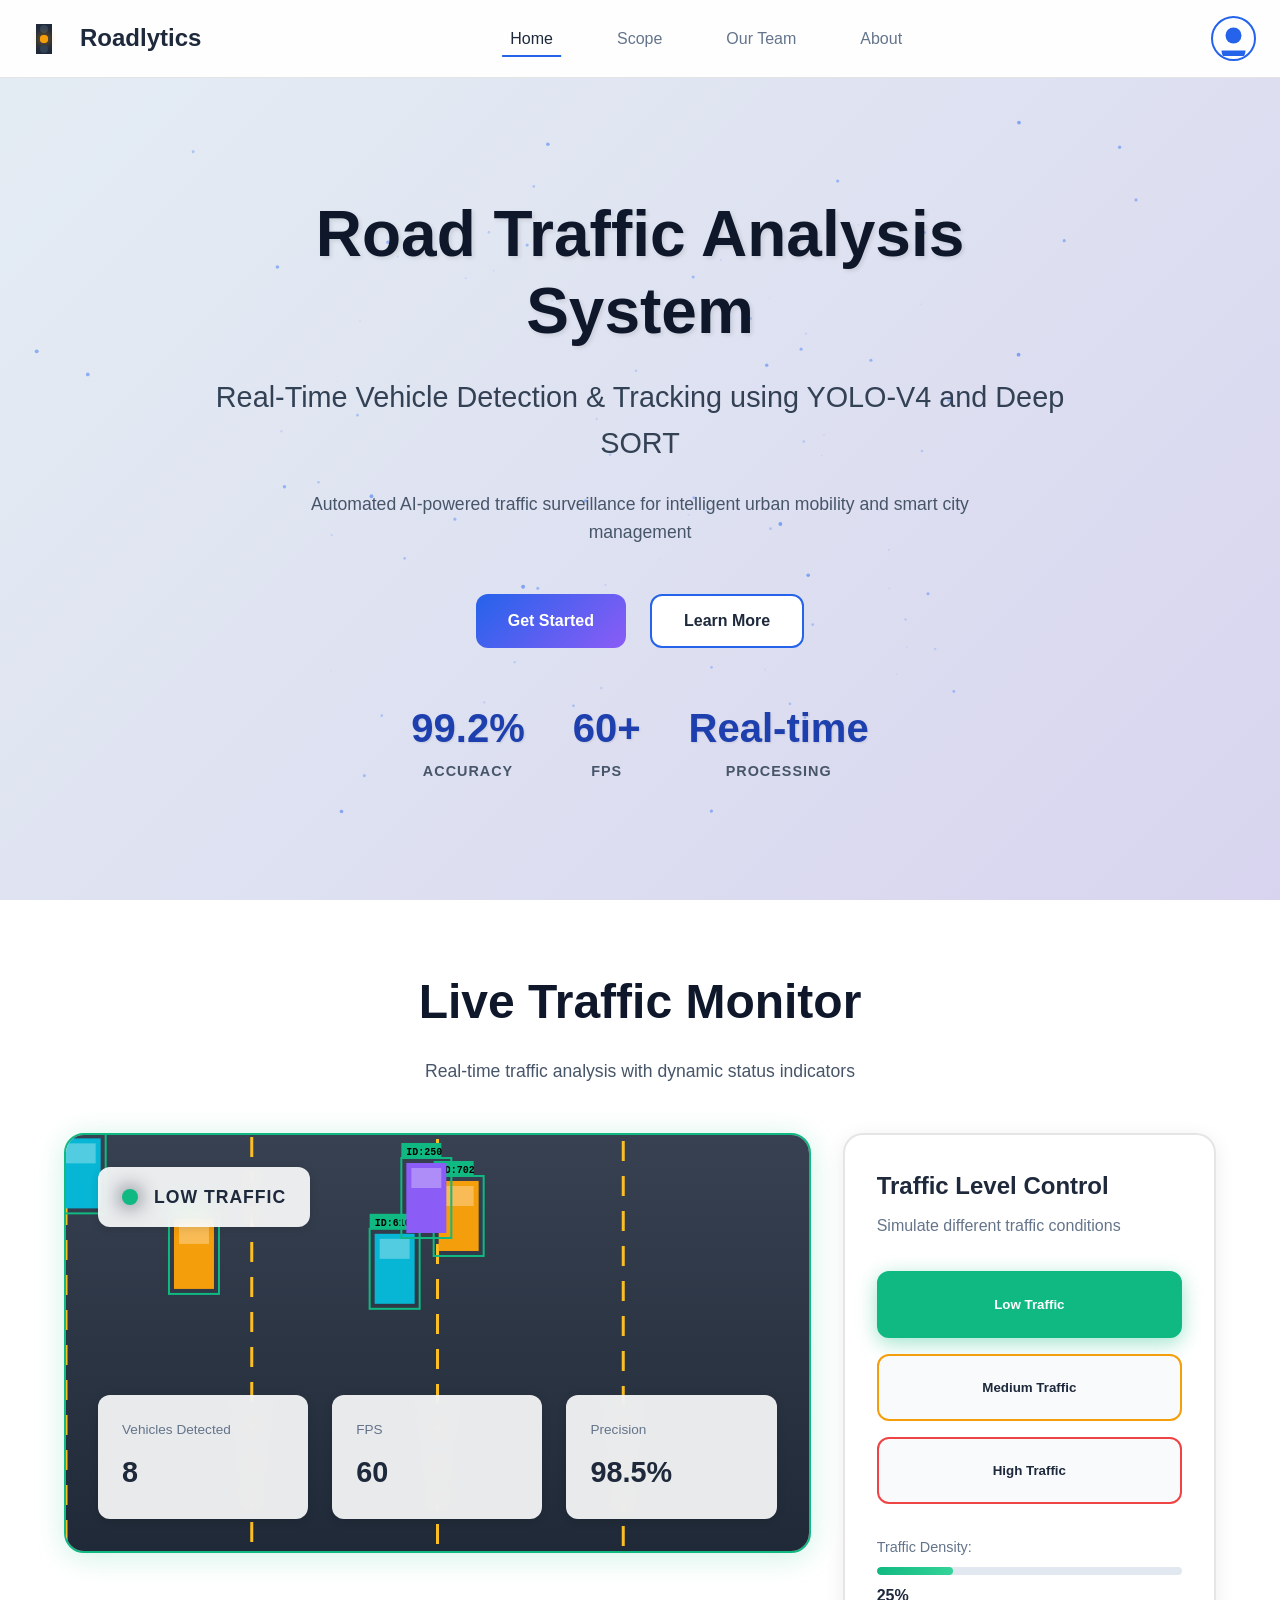
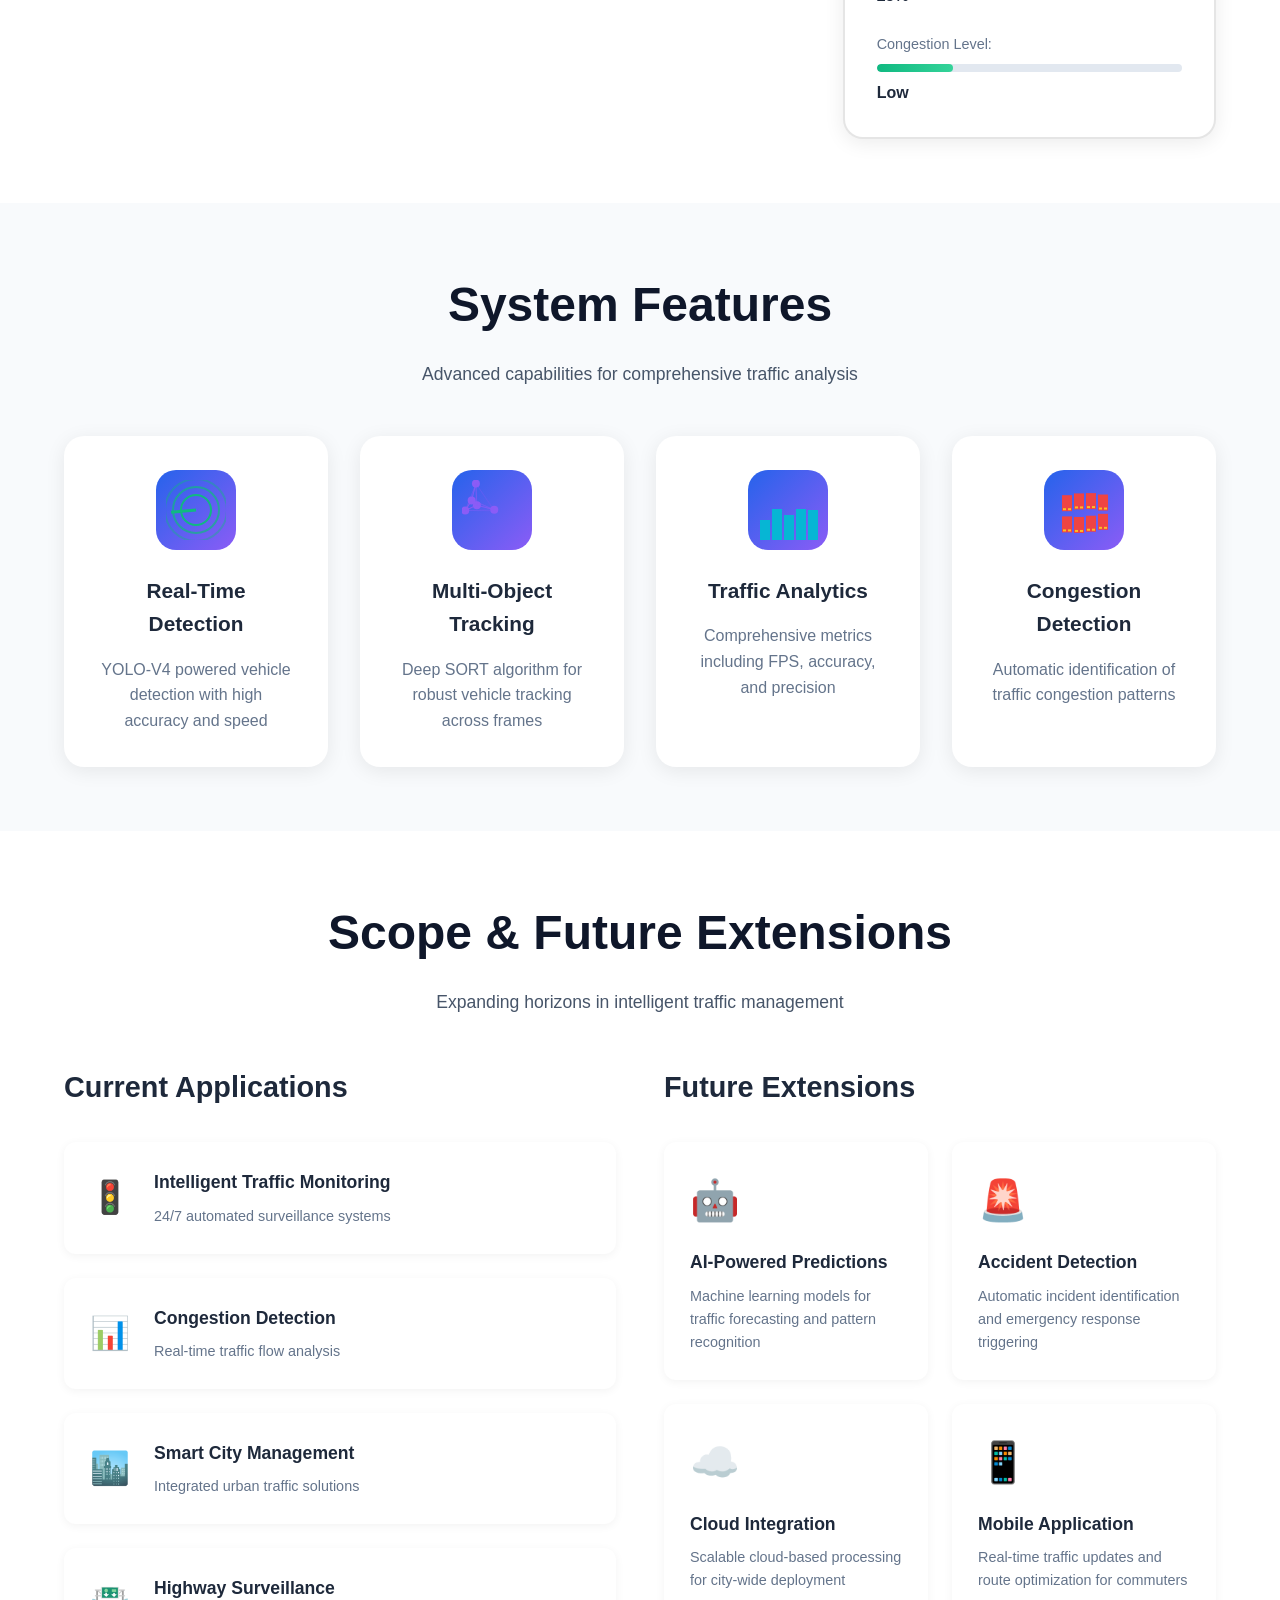
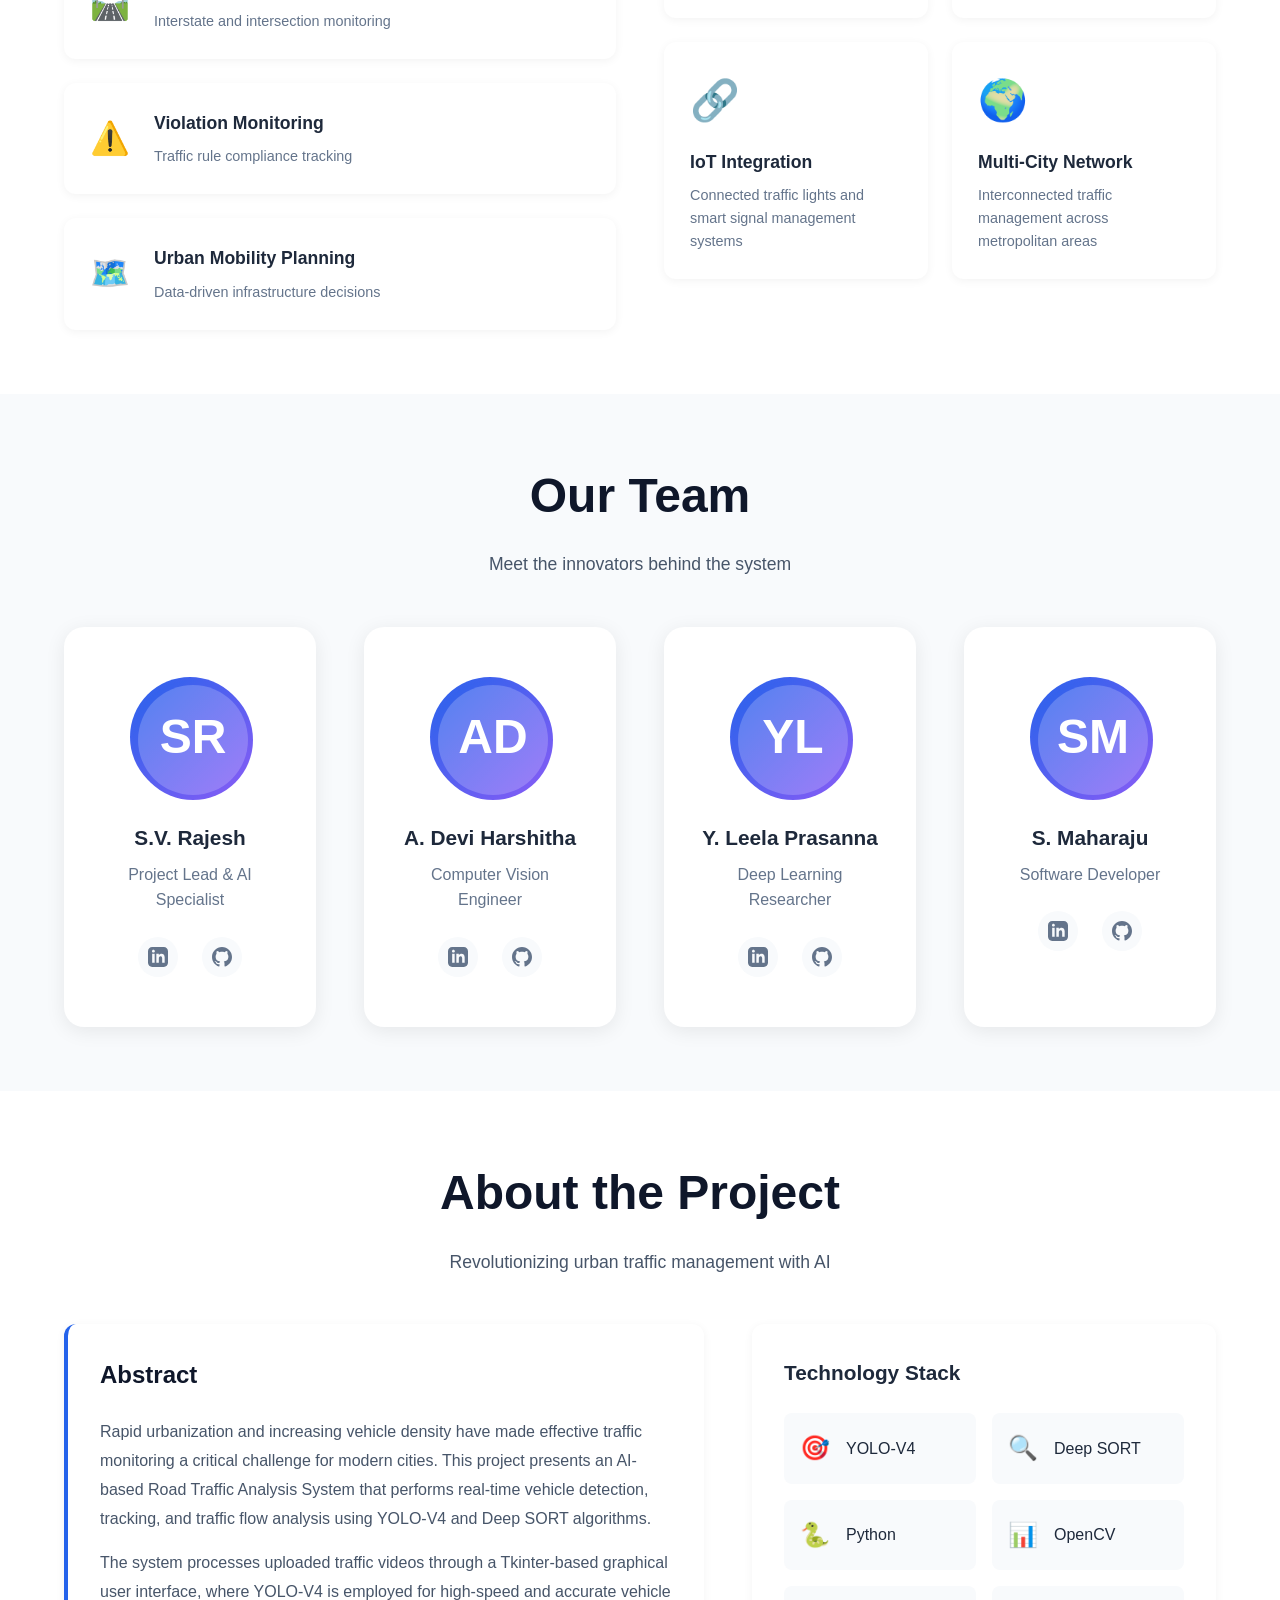
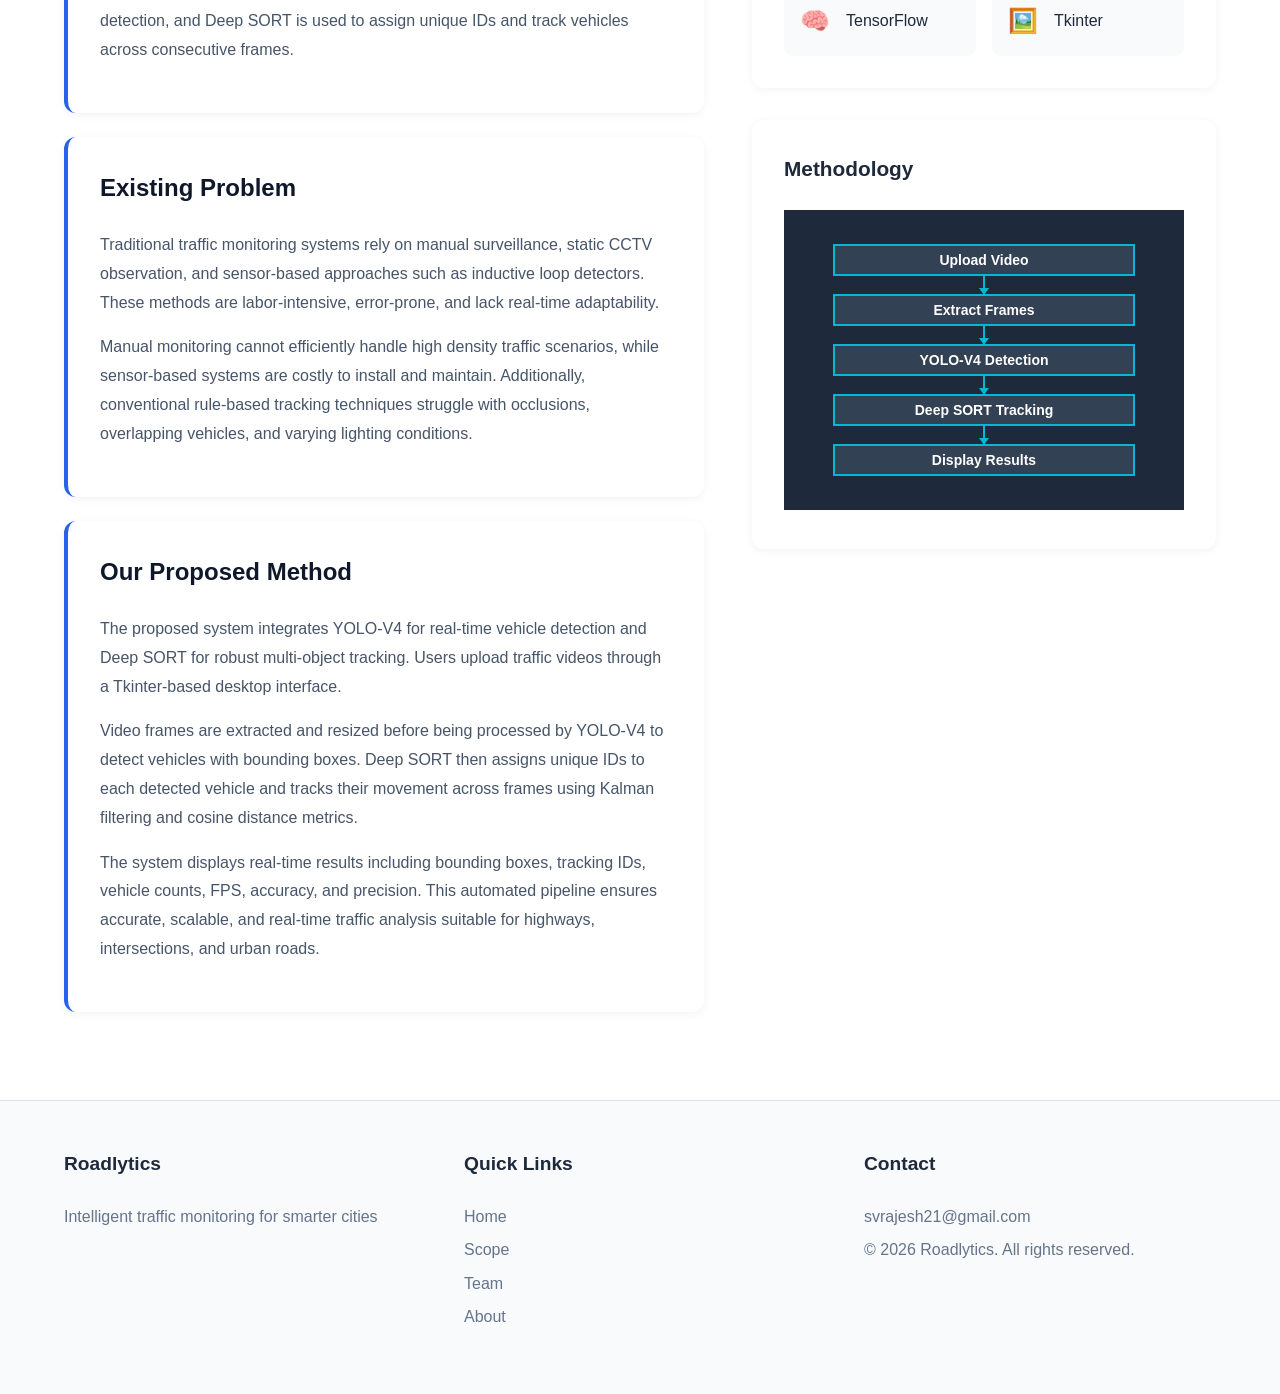
==== commit 8859d415: "Update footer branding from TrafficAI to Roadlytics" ====
--- a/index.html
+++ b/index.html
@@ -461,7 +461,7 @@
         <div class="container">
             <div class="footer-content">
                 <div class="footer-section">
-                    <h4>TrafficAI</h4>
+                    <h4>Roadlytics</h4>
                     <p>Intelligent traffic monitoring for smarter cities</p>
                 </div>
                 <div class="footer-section">
@@ -476,7 +476,7 @@
                 <div class="footer-section">
                     <h4>Contact</h4>
                     <p>svrajesh21@gmail.com</p>
-                    <p>© 2026 TrafficAI. All rights reserved.</p>
+                    <p>© 2026 Roadlytics. All rights reserved.</p>
                 </div>
             </div>
         </div>
